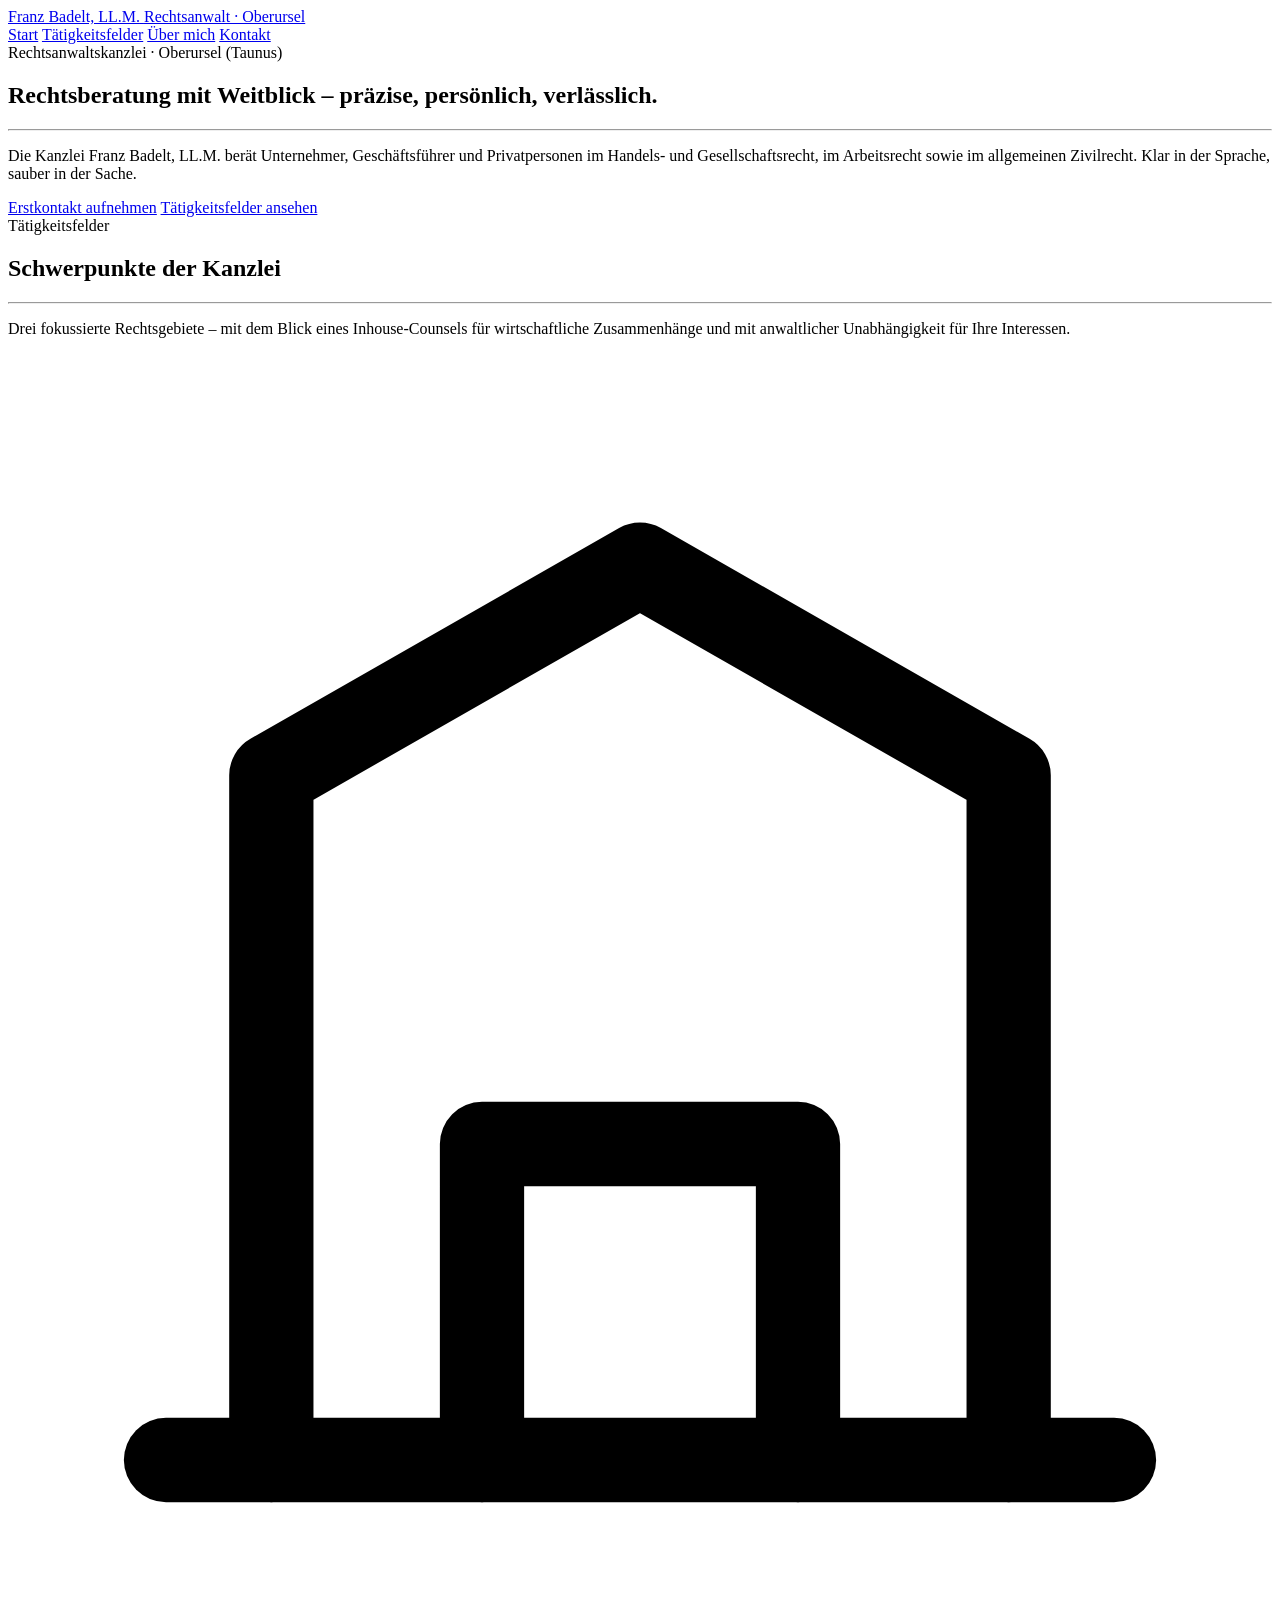
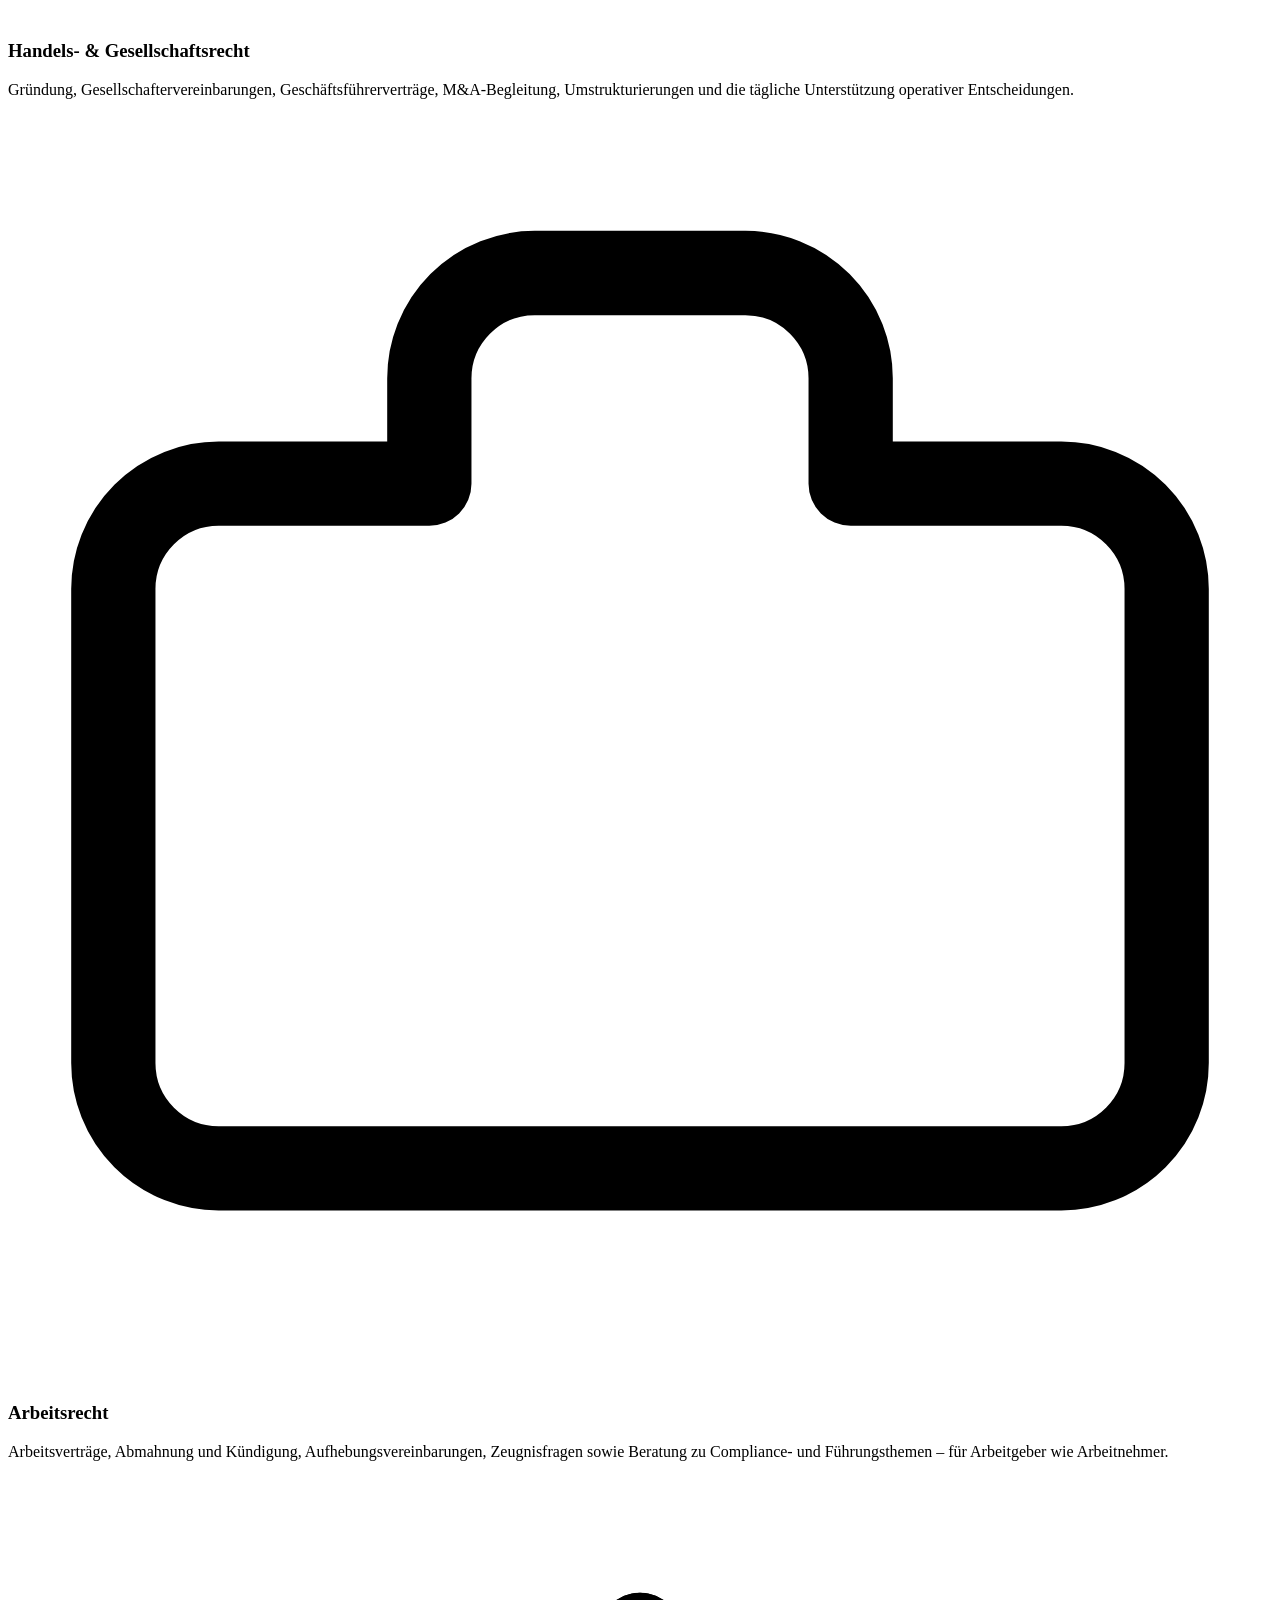
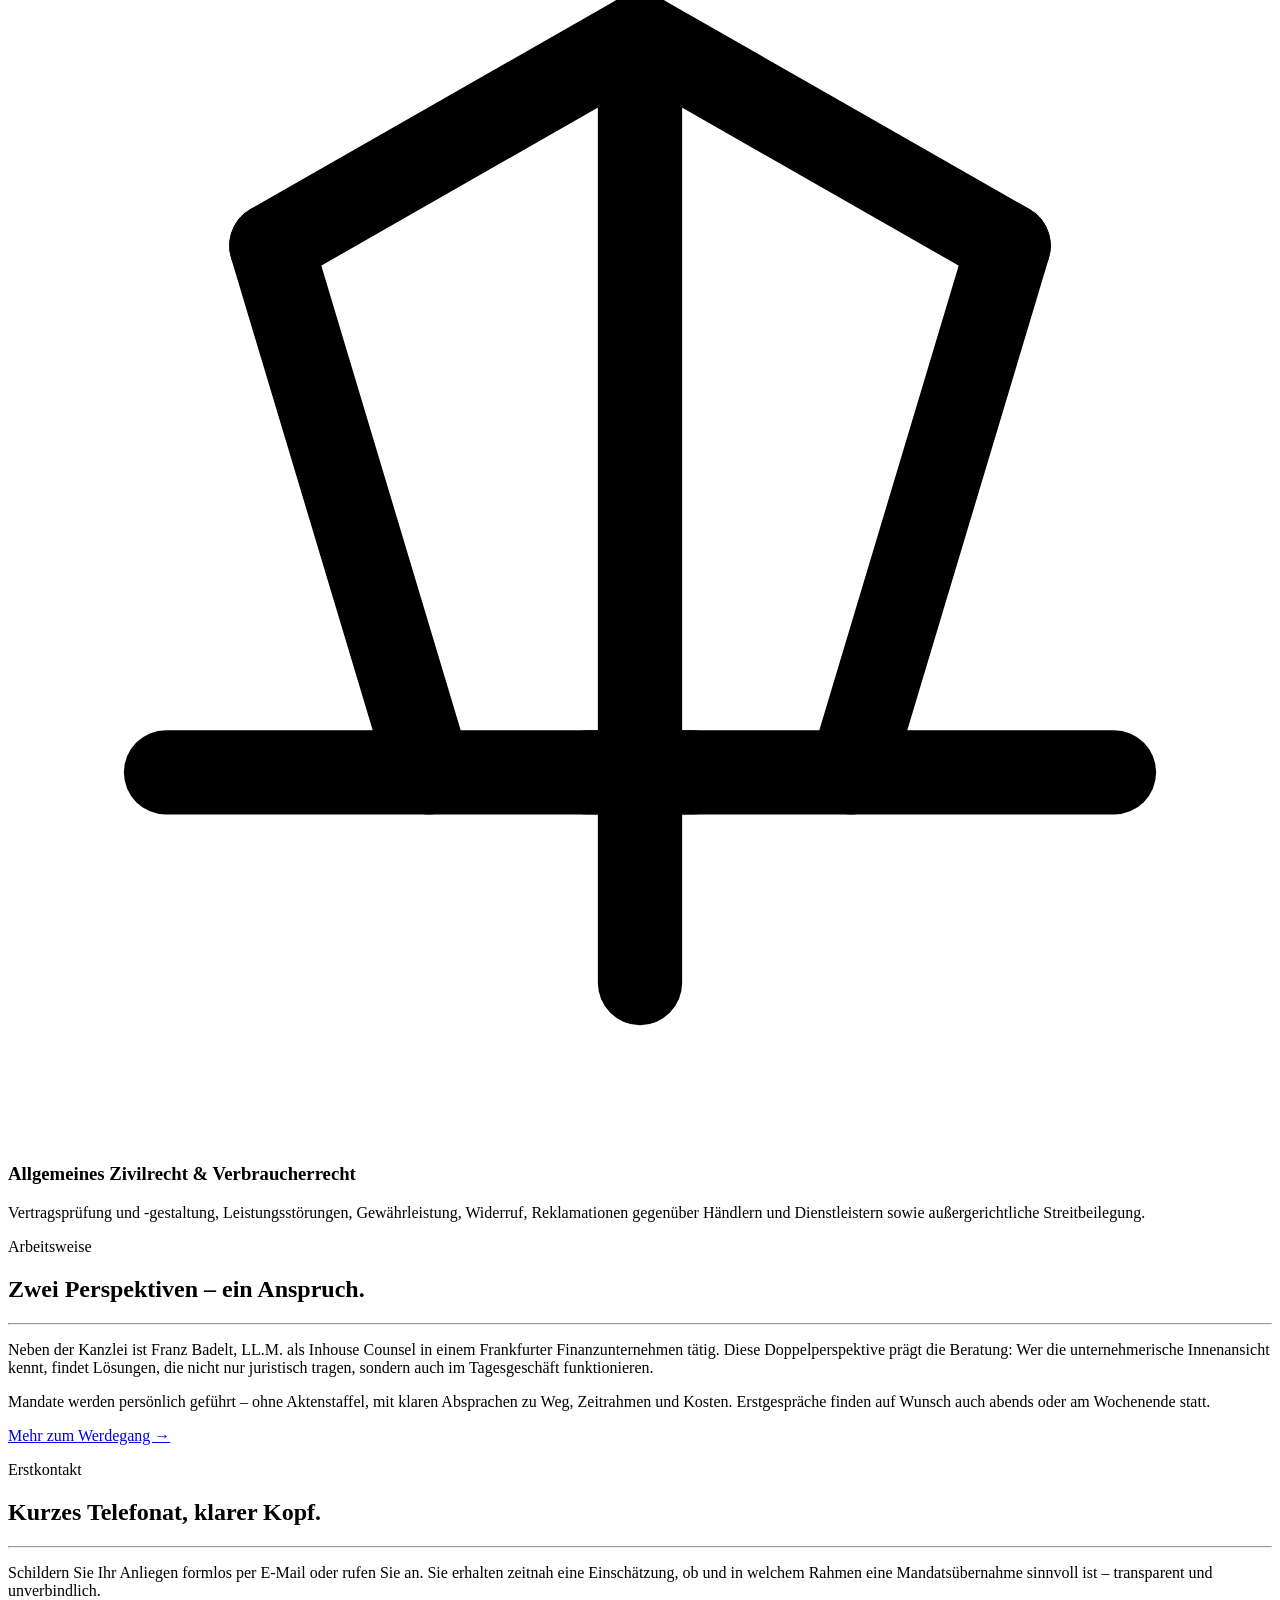
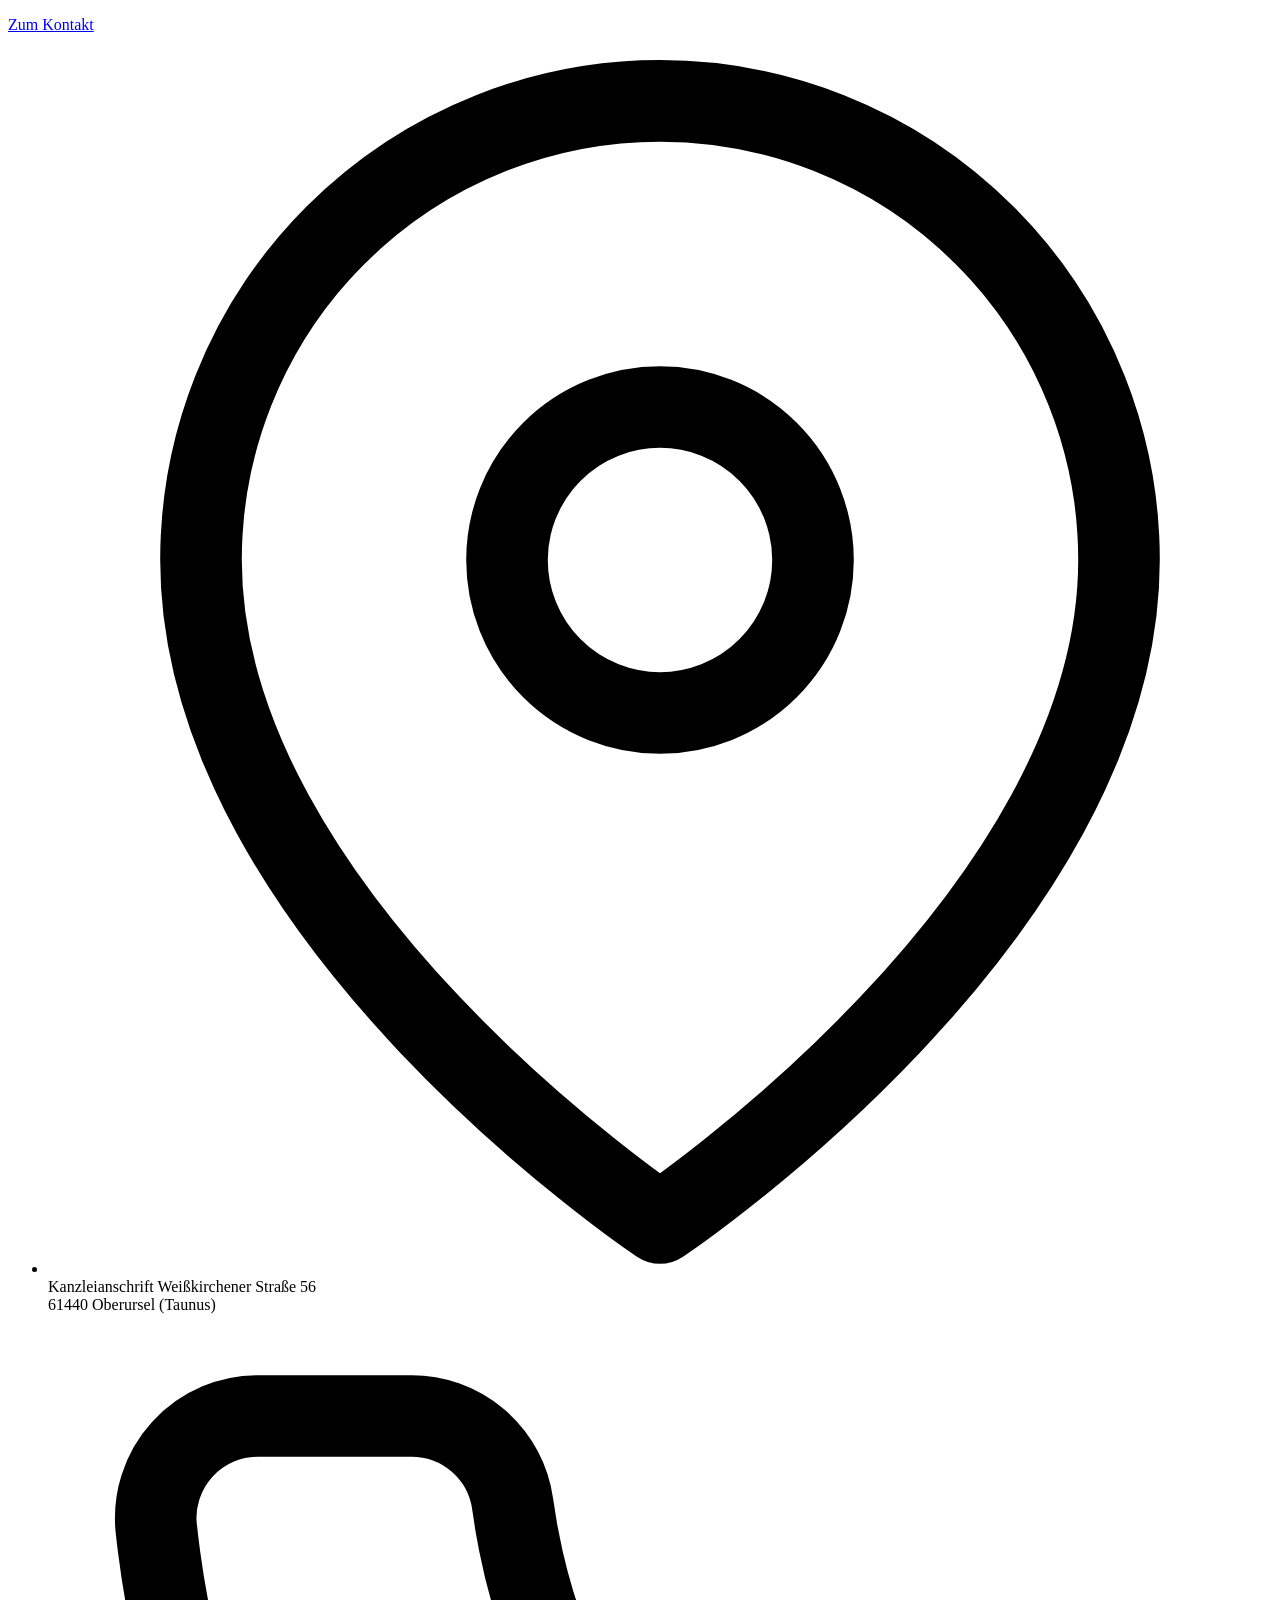
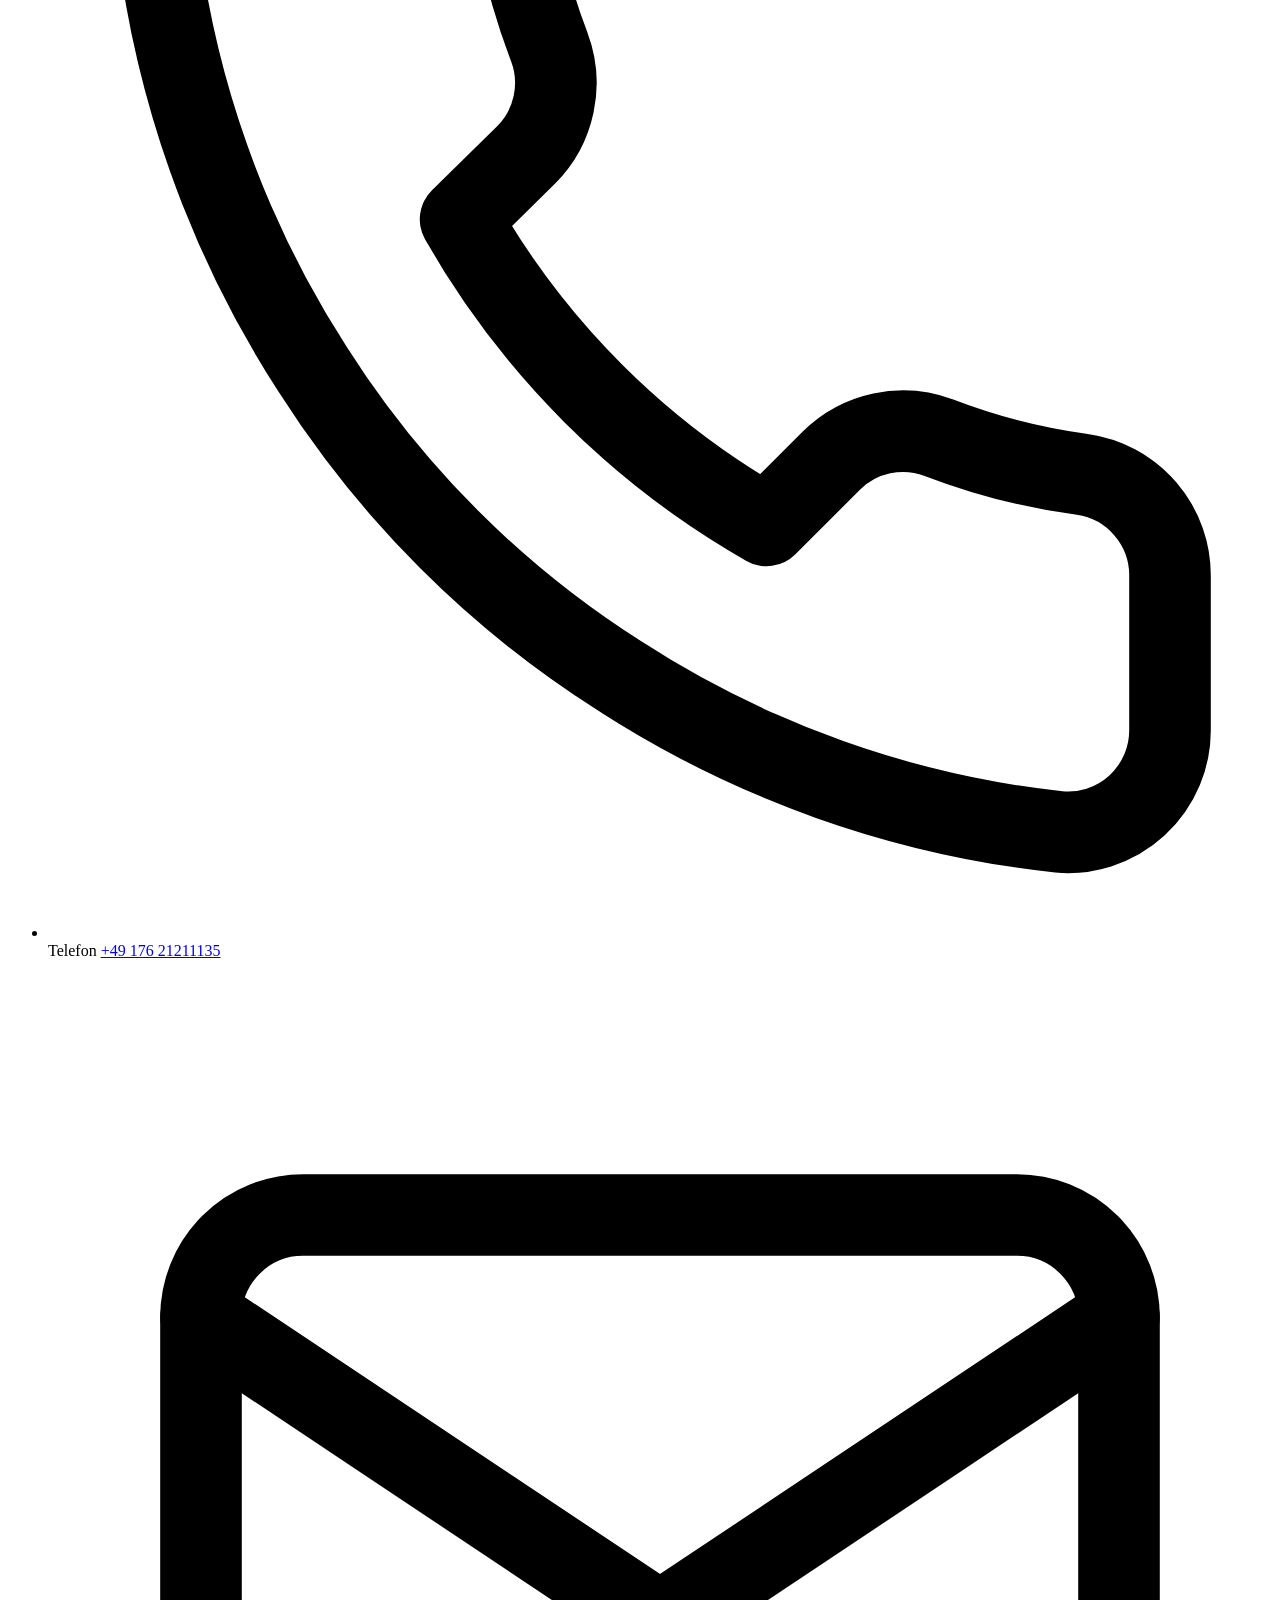
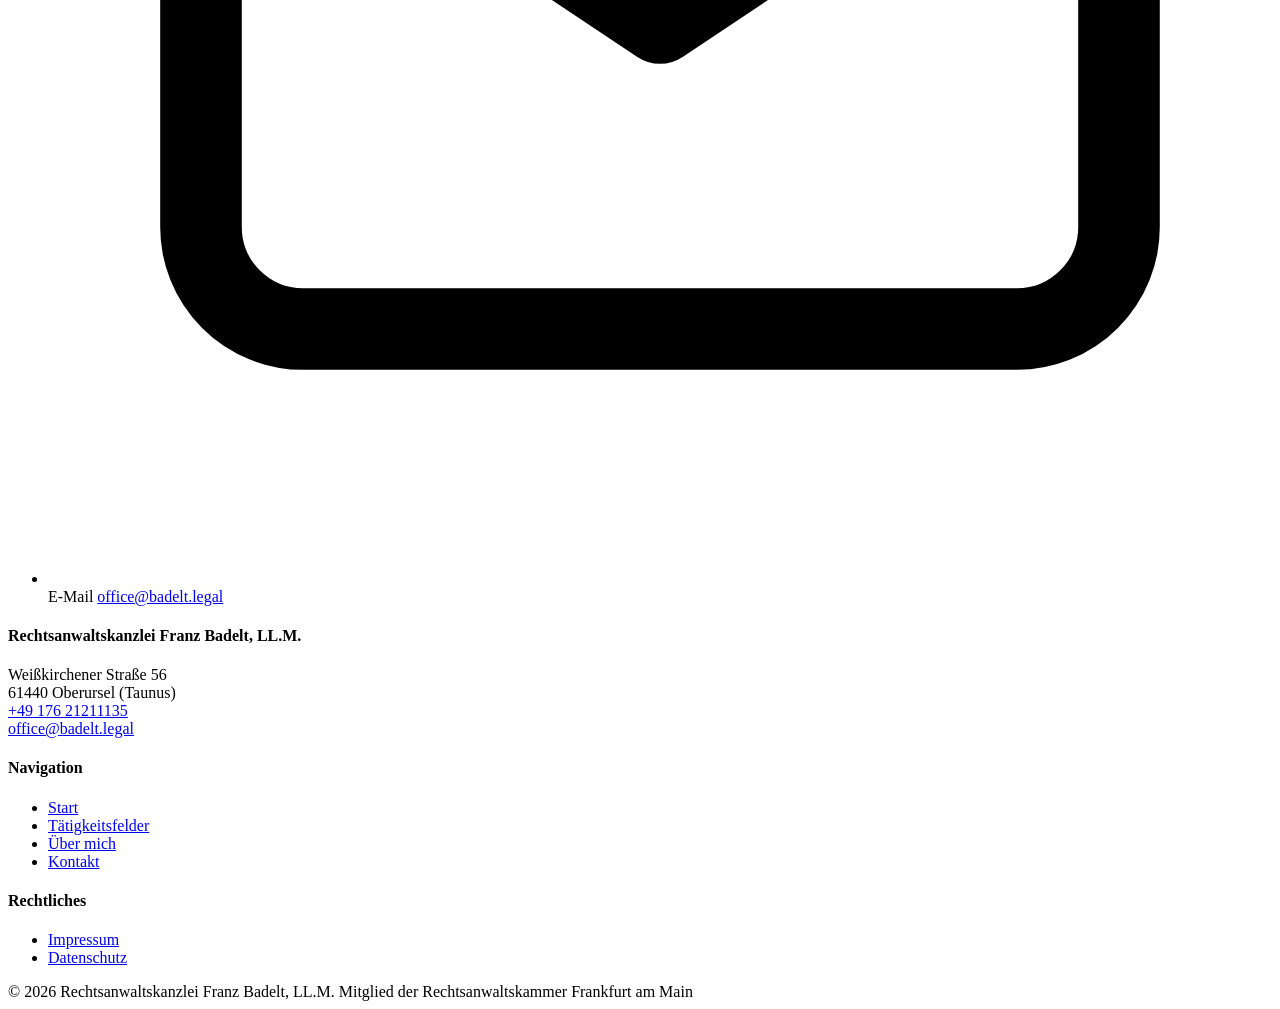
==== index.html @ c459e948 "initial commit" ====
<!DOCTYPE html>
<html lang="de">
<head>
    <meta charset="UTF-8">
    <meta name="viewport" content="width=device-width, initial-scale=1.0">
    <title>Rechtsanwaltskanzlei Franz Badelt, LL.M. &ndash; Oberursel</title>
    <meta name="description" content="Rechtsanwaltskanzlei Franz Badelt, LL.M. in Oberursel (Taunus). Beratung im Handels- und Gesellschaftsrecht, Arbeitsrecht sowie allgemeinen Zivilrecht einschlie&szlig;lich Verbraucherrecht.">
    <meta name="robots" content="index, follow">
    <link rel="canonical" href="https://badelt.legal/">
    <link rel="stylesheet" href="css/style.css">
</head>
<body>

<header class="site-header">
    <div class="container site-header__inner">
        <a class="brand" href="index.html" aria-label="Startseite Rechtsanwaltskanzlei Franz Badelt">
            <span class="brand__name">Franz Badelt, LL.M.</span>
            <span class="brand__sub">Rechtsanwalt &middot; Oberursel</span>
        </a>
        <nav class="nav" aria-label="Hauptnavigation">
            <a href="index.html" class="is-active">Start</a>
            <a href="leistungen.html">Tätigkeitsfelder</a>
            <a href="ueber-mich.html">Über mich</a>
            <a href="kontakt.html">Kontakt</a>
        </nav>
    </div>
</header>

<main>

<section class="hero">
    <div class="container">
        <div class="hero__inner">
            <span class="eyebrow">Rechtsanwaltskanzlei &middot; Oberursel (Taunus)</span>
            <h1>Rechtsberatung mit Weitblick &ndash; präzise, persönlich, verlässlich.</h1>
            <hr class="divider" aria-hidden="true">
            <p class="lead">
                Die Kanzlei Franz Badelt, LL.M. berät Unternehmer, Geschäftsführer
                und Privatpersonen im Handels- und Gesellschaftsrecht, im Arbeitsrecht
                sowie im allgemeinen Zivilrecht. Klar in der Sprache, sauber in der Sache.
            </p>
            <div class="hero__actions">
                <a class="btn btn--primary" href="kontakt.html">Erstkontakt aufnehmen</a>
                <a class="btn btn--ghost" href="leistungen.html">Tätigkeitsfelder ansehen</a>
            </div>
        </div>
    </div>
</section>

<section class="section">
    <div class="container">
        <div class="section__header">
            <span class="eyebrow">Tätigkeitsfelder</span>
            <h2>Schwerpunkte der Kanzlei</h2>
            <hr class="divider" aria-hidden="true">
            <p class="lead">
                Drei fokussierte Rechtsgebiete &ndash; mit dem Blick eines
                Inhouse-Counsels für wirtschaftliche Zusammenhänge und mit
                anwaltlicher Unabhängigkeit für Ihre Interessen.
            </p>
        </div>

        <div class="services">
            <article class="service">
                <svg class="service__icon" viewBox="0 0 24 24" fill="none" stroke="currentColor" stroke-width="1.6" stroke-linecap="round" stroke-linejoin="round" aria-hidden="true">
                    <path d="M3 21h18"/><path d="M5 21V8l7-4 7 4v13"/><path d="M9 21v-6h6v6"/>
                </svg>
                <h3>Handels- &amp; Gesellschaftsrecht</h3>
                <p>
                    Gründung, Gesellschafter&shy;vereinbarungen, Geschäftsführer&shy;verträge,
                    M&amp;A-Begleitung, Umstrukturierungen und die tägliche
                    Unterstützung operativer Entscheidungen.
                </p>
            </article>

            <article class="service">
                <svg class="service__icon" viewBox="0 0 24 24" fill="none" stroke="currentColor" stroke-width="1.6" stroke-linecap="round" stroke-linejoin="round" aria-hidden="true">
                    <path d="M20 7h-4V5a2 2 0 0 0-2-2h-4a2 2 0 0 0-2 2v2H4a2 2 0 0 0-2 2v9a2 2 0 0 0 2 2h16a2 2 0 0 0 2-2V9a2 2 0 0 0-2-2z"/>
                </svg>
                <h3>Arbeitsrecht</h3>
                <p>
                    Arbeitsverträge, Abmahnung und Kündigung, Aufhebungs&shy;vereinbarungen,
                    Zeugnisfragen sowie Beratung zu Compliance- und Führungs&shy;themen &ndash;
                    für Arbeitgeber wie Arbeitnehmer.
                </p>
            </article>

            <article class="service">
                <svg class="service__icon" viewBox="0 0 24 24" fill="none" stroke="currentColor" stroke-width="1.6" stroke-linecap="round" stroke-linejoin="round" aria-hidden="true">
                    <path d="M12 3v18"/><path d="M5 7l7-4 7 4"/><path d="M5 7l3 10"/><path d="M19 7l-3 10"/><path d="M3 17h10"/><path d="M11 17h10"/>
                </svg>
                <h3>Allgemeines Zivilrecht &amp; Verbraucherrecht</h3>
                <p>
                    Vertragsprüfung und -gestaltung, Leistungsstörungen, Gewährleistung,
                    Widerruf, Reklamationen gegenüber Händlern und Dienstleistern sowie
                    außergerichtliche Streitbeilegung.
                </p>
            </article>
        </div>
    </div>
</section>

<section class="section section--alt">
    <div class="container">
        <div class="split">
            <div>
                <span class="eyebrow">Arbeitsweise</span>
                <h2>Zwei Perspektiven &ndash; ein Anspruch.</h2>
                <hr class="divider" aria-hidden="true">
            </div>
            <div>
                <p>
                    Neben der Kanzlei ist Franz Badelt, LL.M. als Inhouse Counsel
                    in einem Frankfurter Finanzunternehmen tätig. Diese Doppel&shy;perspektive
                    prägt die Beratung: Wer die unternehmerische Innenansicht kennt,
                    findet Lösungen, die nicht nur juristisch tragen, sondern auch im
                    Tagesgeschäft funktionieren.
                </p>
                <p>
                    Mandate werden persönlich geführt &ndash; ohne Aktenstaffel,
                    mit klaren Absprachen zu Weg, Zeitrahmen und Kosten.
                    Erstgespräche finden auf Wunsch auch abends oder am Wochenende statt.
                </p>
                <p>
                    <a href="ueber-mich.html">Mehr zum Werdegang &rarr;</a>
                </p>
            </div>
        </div>
    </div>
</section>

<section class="section">
    <div class="container">
        <div class="split split--flip">
            <div>
                <span class="eyebrow">Erstkontakt</span>
                <h2>Kurzes Telefonat, klarer Kopf.</h2>
                <hr class="divider" aria-hidden="true">
                <p>
                    Schildern Sie Ihr Anliegen formlos per E-Mail oder rufen Sie an.
                    Sie erhalten zeitnah eine Einschätzung, ob und in welchem
                    Rahmen eine Mandatsübernahme sinnvoll ist &ndash;
                    transparent und unverbindlich.
                </p>
                <p>
                    <a class="btn btn--primary" href="kontakt.html">Zum Kontakt</a>
                </p>
            </div>

            <aside class="contact-card" aria-label="Kontaktdaten">
                <ul class="contact-list">
                    <li>
                        <svg class="icon" viewBox="0 0 24 24" fill="none" stroke="currentColor" stroke-width="1.6" stroke-linecap="round" stroke-linejoin="round" aria-hidden="true"><path d="M21 10c0 7-9 13-9 13s-9-6-9-13a9 9 0 1 1 18 0z"/><circle cx="12" cy="10" r="3"/></svg>
                        <div>
                            <span class="label">Kanzleianschrift</span>
                            Weißkirchener Straße 56<br>61440 Oberursel (Taunus)
                        </div>
                    </li>
                    <li>
                        <svg class="icon" viewBox="0 0 24 24" fill="none" stroke="currentColor" stroke-width="1.6" stroke-linecap="round" stroke-linejoin="round" aria-hidden="true"><path d="M22 16.92v3a2 2 0 0 1-2.18 2 19.8 19.8 0 0 1-8.63-3.07 19.5 19.5 0 0 1-6-6A19.8 19.8 0 0 1 2.12 4.18 2 2 0 0 1 4.11 2h3a2 2 0 0 1 2 1.72c.13.96.37 1.9.72 2.81a2 2 0 0 1-.45 2.11L8.09 9.91a16 16 0 0 0 6 6l1.27-1.27a2 2 0 0 1 2.11-.45c.91.35 1.85.59 2.81.72a2 2 0 0 1 1.72 2z"/></svg>
                        <div>
                            <span class="label">Telefon</span>
                            <a href="tel:+4917621211135">+49 176 21211135</a>
                        </div>
                    </li>
                    <li>
                        <svg class="icon" viewBox="0 0 24 24" fill="none" stroke="currentColor" stroke-width="1.6" stroke-linecap="round" stroke-linejoin="round" aria-hidden="true"><rect x="3" y="5" width="18" height="14" rx="2"/><path d="M3 7l9 6 9-6"/></svg>
                        <div>
                            <span class="label">E-Mail</span>
                            <a href="mailto:office@badelt.legal">office@badelt.legal</a>
                        </div>
                    </li>
                </ul>
            </aside>
        </div>
    </div>
</section>

</main>

<footer class="site-footer">
    <div class="container">
        <div class="footer-grid">
            <div>
                <h4>Rechtsanwaltskanzlei Franz Badelt, LL.M.</h4>
                <p>
                    Weißkirchener Straße 56<br>
                    61440 Oberursel (Taunus)<br>
                    <a href="tel:+4917621211135">+49 176 21211135</a><br>
                    <a href="mailto:office@badelt.legal">office@badelt.legal</a>
                </p>
            </div>
            <div>
                <h4>Navigation</h4>
                <ul>
                    <li><a href="index.html">Start</a></li>
                    <li><a href="leistungen.html">Tätigkeitsfelder</a></li>
                    <li><a href="ueber-mich.html">Über mich</a></li>
                    <li><a href="kontakt.html">Kontakt</a></li>
                </ul>
            </div>
            <div>
                <h4>Rechtliches</h4>
                <ul>
                    <li><a href="impressum.html">Impressum</a></li>
                    <li><a href="datenschutz.html">Datenschutz</a></li>
                </ul>
            </div>
        </div>
        <div class="copyright">
            <span>&copy; <span id="year">2026</span> Rechtsanwaltskanzlei Franz Badelt, LL.M.</span>
            <span>Mitglied der Rechtsanwaltskammer Frankfurt am Main</span>
        </div>
    </div>
</footer>

<script>
    document.getElementById('year').textContent = new Date().getFullYear();
</script>

</body>
</html>
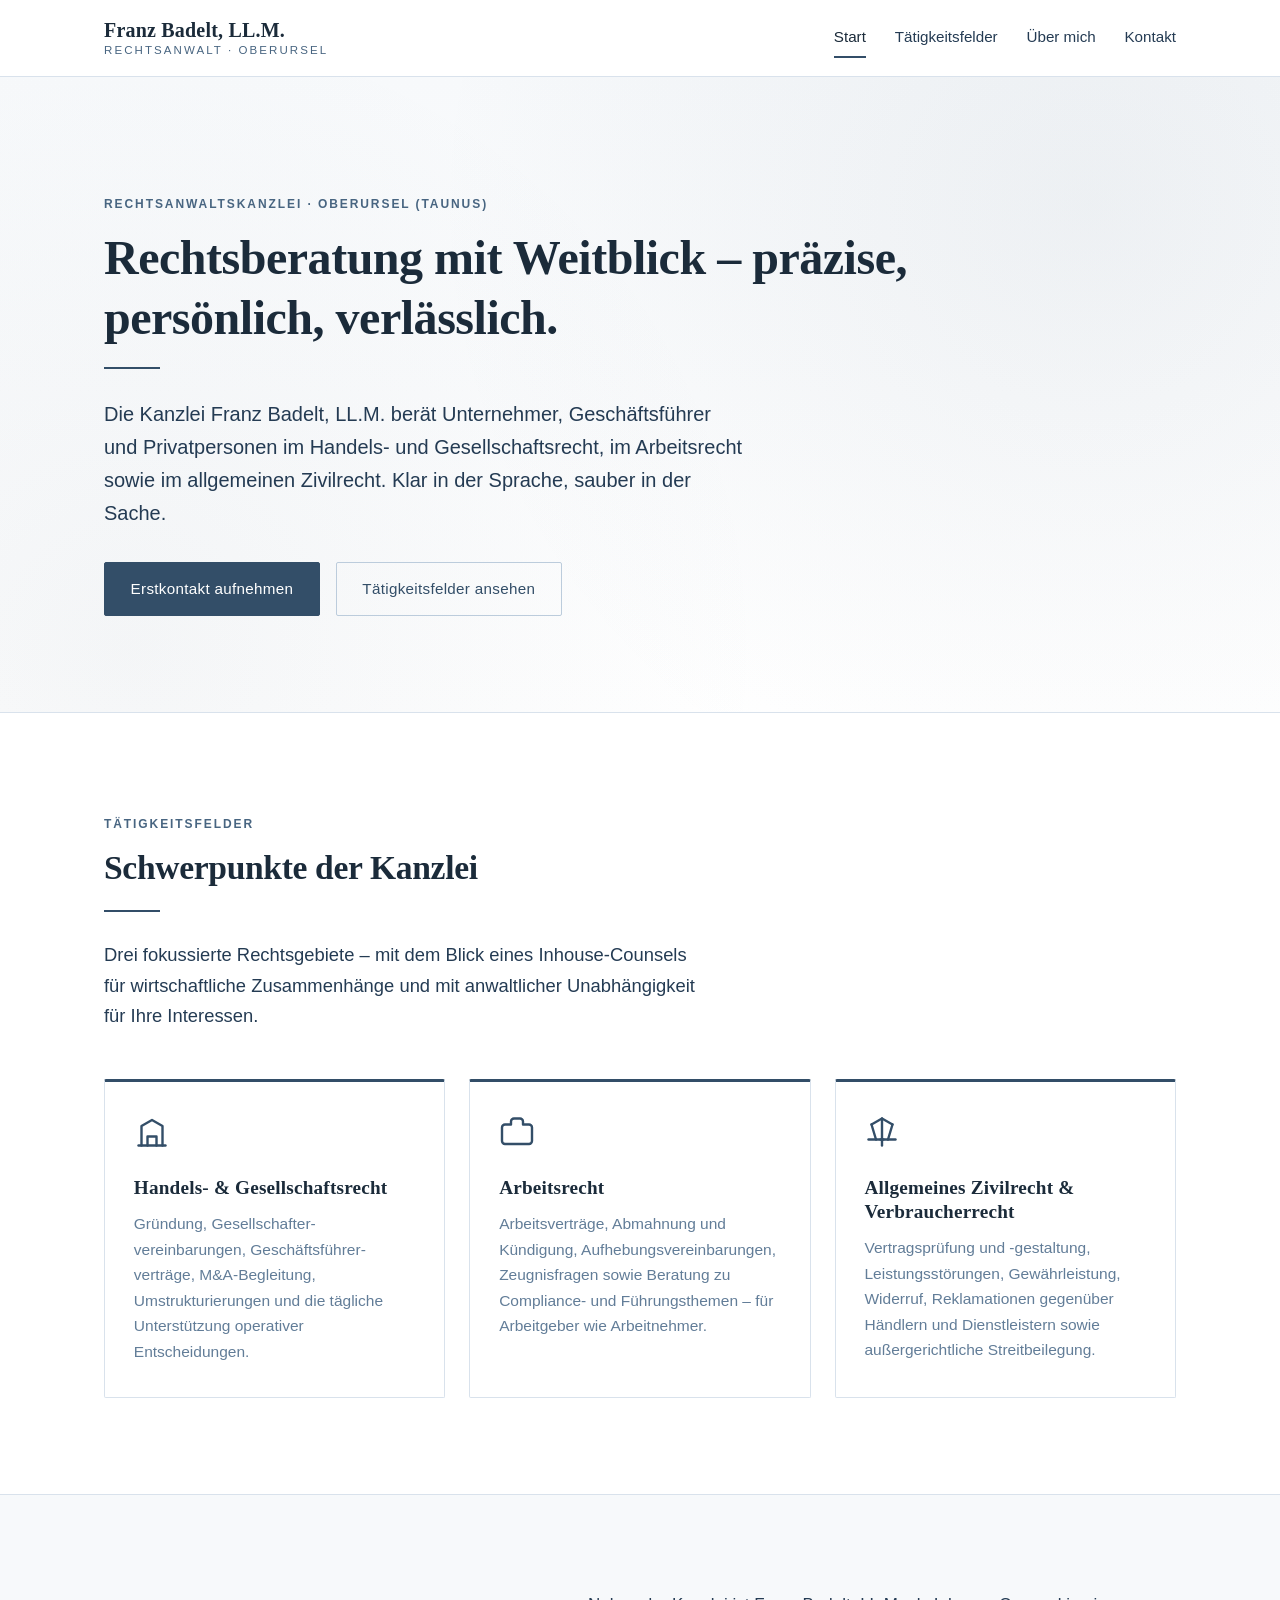
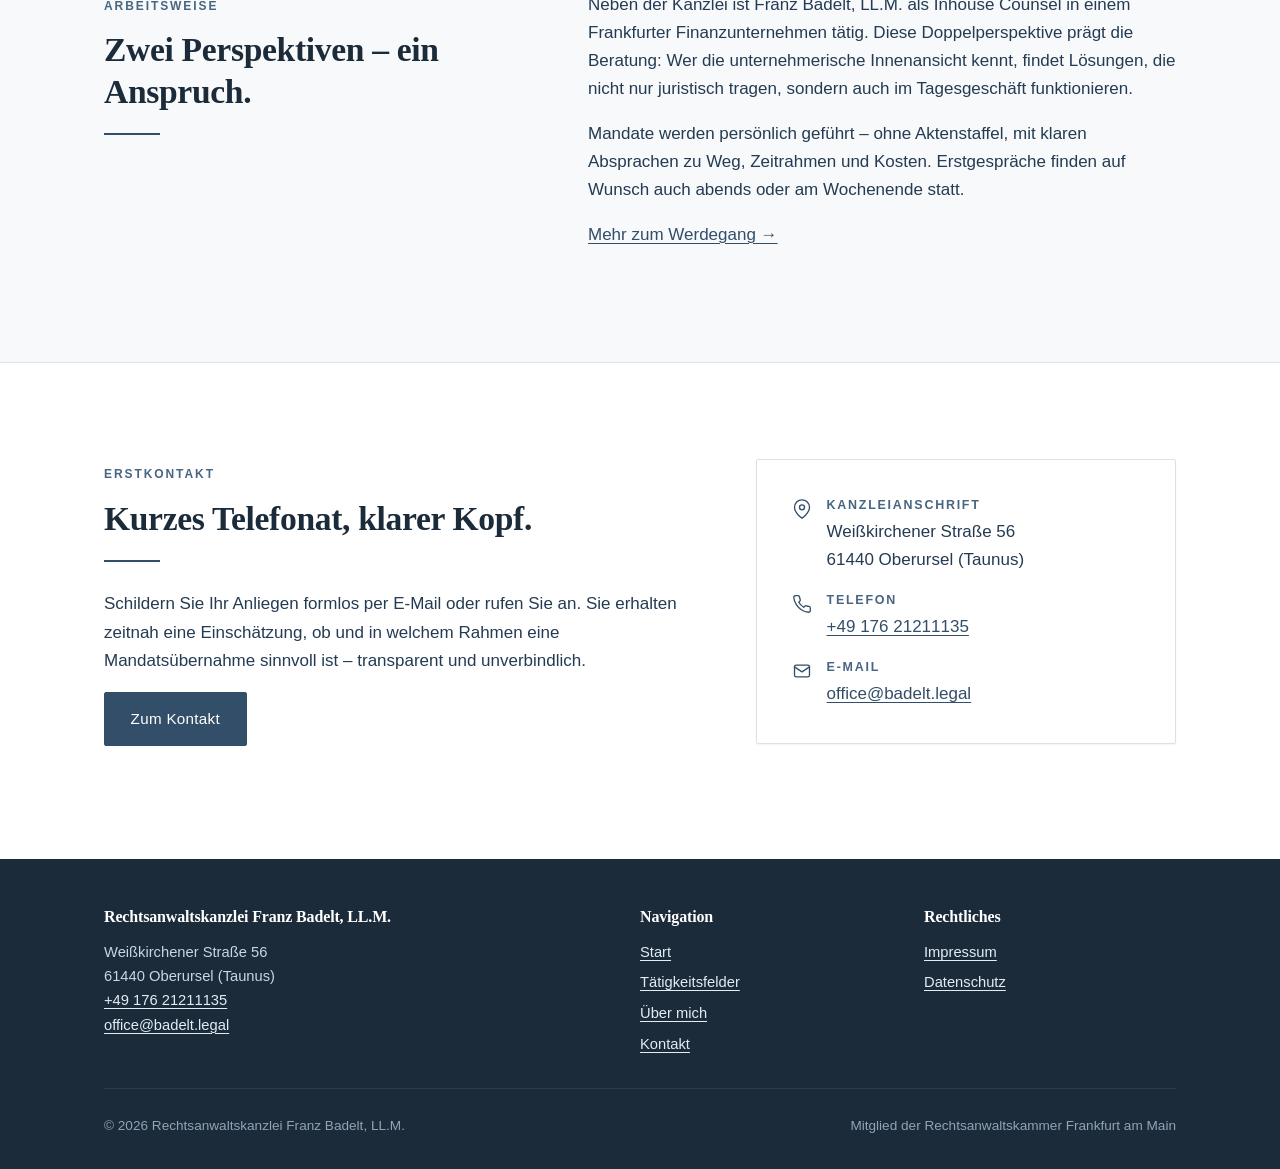
==== commit 5861c418: "Add files via upload" ====
--- a/index.html
+++ b/index.html
@@ -7,6 +7,7 @@
     <meta name="description" content="Rechtsanwaltskanzlei Franz Badelt, LL.M. in Oberursel (Taunus). Beratung im Handels- und Gesellschaftsrecht, Arbeitsrecht sowie allgemeinen Zivilrecht einschlie&szlig;lich Verbraucherrecht.">
     <meta name="robots" content="index, follow">
     <link rel="canonical" href="https://badelt.legal/">
+    <link rel="icon" href="favicon.svg" type="image/svg+xml">
     <link rel="stylesheet" href="css/style.css">
 </head>
 <body>
--- a/css/style.css
+++ b/css/style.css
@@ -0,0 +1,581 @@
+/* ============================================================
+   Rechtsanwaltskanzlei Franz Badelt, LL.M. — Styles
+   Farbwelt: Stahl-/Graublau, System-Fonts (kein externer Font-Loader)
+   ============================================================ */
+
+:root {
+    --color-primary: #334e68;
+    --color-primary-dark: #243b53;
+    --color-primary-darker: #1b2b3a;
+    --color-primary-light: #486581;
+    --color-accent: #627d98;
+    --color-bg: #ffffff;
+    --color-bg-alt: #f7f9fb;
+    --color-bg-dark: #1b2b3a;
+    --color-text: #243b53;
+    --color-text-muted: #627d98;
+    --color-border: #d9e2ec;
+    --color-line: #bcccdc;
+
+    --font-serif: Georgia, "Times New Roman", Times, serif;
+    --font-sans: -apple-system, BlinkMacSystemFont, "Segoe UI", Roboto,
+        "Helvetica Neue", Arial, sans-serif;
+
+    --container: 1120px;
+    --radius: 2px;
+    --transition: 180ms ease;
+
+    --shadow-sm: 0 1px 2px rgba(27, 43, 58, 0.06);
+    --shadow-md: 0 6px 24px rgba(27, 43, 58, 0.08);
+}
+
+/* ---------- Reset ---------- */
+*,
+*::before,
+*::after {
+    box-sizing: border-box;
+}
+
+html {
+    scroll-behavior: smooth;
+    -webkit-text-size-adjust: 100%;
+}
+
+body {
+    margin: 0;
+    font-family: var(--font-sans);
+    font-size: 17px;
+    line-height: 1.65;
+    color: var(--color-text);
+    background: var(--color-bg);
+    -webkit-font-smoothing: antialiased;
+    text-rendering: optimizeLegibility;
+}
+
+img {
+    max-width: 100%;
+    height: auto;
+    display: block;
+}
+
+a {
+    color: var(--color-primary);
+    text-decoration-thickness: 1px;
+    text-underline-offset: 3px;
+    transition: color var(--transition);
+}
+
+a:hover,
+a:focus {
+    color: var(--color-primary-darker);
+}
+
+h1,
+h2,
+h3,
+h4 {
+    font-family: var(--font-serif);
+    color: var(--color-primary-darker);
+    font-weight: 600;
+    line-height: 1.25;
+    letter-spacing: -0.01em;
+    margin: 0 0 0.6em;
+}
+
+h1 {
+    font-size: clamp(2rem, 4.5vw, 3rem);
+}
+
+h2 {
+    font-size: clamp(1.6rem, 3vw, 2.1rem);
+}
+
+h3 {
+    font-size: 1.2rem;
+    letter-spacing: 0.01em;
+}
+
+p {
+    margin: 0 0 1em;
+}
+
+ul {
+    margin: 0 0 1em;
+    padding-left: 1.2em;
+}
+
+/* ---------- Utilities ---------- */
+.container {
+    width: 100%;
+    max-width: var(--container);
+    margin-inline: auto;
+    padding-inline: 1.5rem;
+}
+
+.eyebrow {
+    display: inline-block;
+    font-family: var(--font-sans);
+    font-size: 0.75rem;
+    font-weight: 600;
+    letter-spacing: 0.16em;
+    text-transform: uppercase;
+    color: var(--color-primary-light);
+    margin-bottom: 0.8rem;
+}
+
+.lead {
+    font-size: 1.15rem;
+    color: var(--color-text);
+    max-width: 58ch;
+}
+
+.divider {
+    width: 56px;
+    height: 2px;
+    background: var(--color-primary);
+    border: 0;
+    margin: 1.2rem 0 1.8rem;
+}
+
+/* ---------- Header / Nav ---------- */
+.site-header {
+    position: sticky;
+    top: 0;
+    z-index: 40;
+    background: rgba(255, 255, 255, 0.96);
+    backdrop-filter: saturate(180%) blur(8px);
+    border-bottom: 1px solid var(--color-border);
+}
+
+.site-header__inner {
+    display: flex;
+    align-items: center;
+    justify-content: space-between;
+    gap: 2rem;
+    min-height: 76px;
+}
+
+.brand {
+    text-decoration: none;
+    color: var(--color-primary-darker);
+    display: flex;
+    flex-direction: column;
+    line-height: 1.15;
+}
+
+.brand__name {
+    font-family: var(--font-serif);
+    font-size: 1.25rem;
+    font-weight: 600;
+    letter-spacing: 0.01em;
+}
+
+.brand__sub {
+    font-family: var(--font-sans);
+    font-size: 0.72rem;
+    text-transform: uppercase;
+    letter-spacing: 0.18em;
+    color: var(--color-primary-light);
+    margin-top: 2px;
+}
+
+.nav {
+    display: flex;
+    gap: 1.8rem;
+    flex-wrap: wrap;
+}
+
+.nav a {
+    font-family: var(--font-sans);
+    font-size: 0.95rem;
+    text-decoration: none;
+    color: var(--color-primary-dark);
+    padding: 0.4rem 0;
+    border-bottom: 2px solid transparent;
+    transition: border-color var(--transition), color var(--transition);
+}
+
+.nav a:hover,
+.nav a.is-active {
+    color: var(--color-primary-darker);
+    border-bottom-color: var(--color-primary);
+}
+
+/* ---------- Hero ---------- */
+.hero {
+    position: relative;
+    background:
+        linear-gradient(180deg, #f7f9fb 0%, #ffffff 100%);
+    border-bottom: 1px solid var(--color-border);
+    overflow: hidden;
+}
+
+.hero::before {
+    content: "";
+    position: absolute;
+    inset: 0;
+    background-image:
+        radial-gradient(circle at 85% 20%, rgba(51, 78, 104, 0.06), transparent 55%),
+        radial-gradient(circle at 10% 90%, rgba(51, 78, 104, 0.05), transparent 50%);
+    pointer-events: none;
+}
+
+.hero__inner {
+    position: relative;
+    padding: clamp(4rem, 10vw, 7rem) 0 clamp(4rem, 9vw, 6rem);
+    max-width: 52rem;
+}
+
+.hero h1 {
+    margin-bottom: 0.4em;
+}
+
+.hero .lead {
+    font-size: clamp(1.1rem, 1.6vw, 1.25rem);
+    color: var(--color-primary-dark);
+}
+
+.hero__actions {
+    display: flex;
+    gap: 1rem;
+    margin-top: 2rem;
+    flex-wrap: wrap;
+}
+
+/* ---------- Buttons ---------- */
+.btn {
+    display: inline-block;
+    font-family: var(--font-sans);
+    font-size: 0.95rem;
+    font-weight: 500;
+    letter-spacing: 0.02em;
+    padding: 0.85rem 1.6rem;
+    border-radius: var(--radius);
+    text-decoration: none;
+    border: 1px solid transparent;
+    transition: background var(--transition), color var(--transition),
+        border-color var(--transition), transform var(--transition);
+    cursor: pointer;
+}
+
+.btn--primary {
+    background: var(--color-primary);
+    color: #fff;
+    border-color: var(--color-primary);
+}
+
+.btn--primary:hover,
+.btn--primary:focus {
+    background: var(--color-primary-darker);
+    border-color: var(--color-primary-darker);
+    color: #fff;
+}
+
+.btn--ghost {
+    background: transparent;
+    color: var(--color-primary);
+    border-color: var(--color-line);
+}
+
+.btn--ghost:hover,
+.btn--ghost:focus {
+    border-color: var(--color-primary);
+    color: var(--color-primary-darker);
+}
+
+/* ---------- Sections ---------- */
+.section {
+    padding: clamp(3.5rem, 8vw, 6rem) 0;
+}
+
+.section--alt {
+    background: var(--color-bg-alt);
+    border-block: 1px solid var(--color-border);
+}
+
+.section__header {
+    max-width: 52rem;
+    margin-bottom: 3rem;
+}
+
+/* ---------- Service grid ---------- */
+.services {
+    display: grid;
+    grid-template-columns: repeat(auto-fit, minmax(260px, 1fr));
+    gap: 1.5rem;
+}
+
+.service {
+    background: #fff;
+    border: 1px solid var(--color-border);
+    border-top: 3px solid var(--color-primary);
+    padding: 2rem 1.8rem;
+    border-radius: var(--radius);
+    transition: box-shadow var(--transition), transform var(--transition);
+}
+
+.service:hover {
+    box-shadow: var(--shadow-md);
+    transform: translateY(-2px);
+}
+
+.service h3 {
+    margin-top: 0;
+    color: var(--color-primary-darker);
+}
+
+.service p {
+    color: var(--color-text-muted);
+    font-size: 0.97rem;
+    margin-bottom: 0;
+}
+
+.service__icon {
+    width: 36px;
+    height: 36px;
+    color: var(--color-primary);
+    margin-bottom: 1rem;
+}
+
+/* ---------- Two-column layout ---------- */
+.split {
+    display: grid;
+    grid-template-columns: 1fr;
+    gap: 3rem;
+    align-items: start;
+}
+
+@media (min-width: 860px) {
+    .split {
+        grid-template-columns: 5fr 7fr;
+        gap: 4rem;
+    }
+    .split--flip {
+        grid-template-columns: 7fr 5fr;
+    }
+}
+
+.portrait {
+    width: 100%;
+    max-width: 360px;
+    aspect-ratio: 4 / 5;
+    background: var(--color-bg-alt);
+    border: 1px solid var(--color-border);
+    border-radius: var(--radius);
+    object-fit: cover;
+    object-position: center top;
+    box-shadow: var(--shadow-md);
+}
+
+.portrait--placeholder {
+    display: flex;
+    align-items: center;
+    justify-content: center;
+    font-family: var(--font-serif);
+    font-size: 3rem;
+    color: var(--color-primary-light);
+    letter-spacing: 0.05em;
+}
+
+/* ---------- CV / Timeline ---------- */
+.cv {
+    list-style: none;
+    padding: 0;
+    margin: 0;
+    border-left: 2px solid var(--color-line);
+}
+
+.cv li {
+    position: relative;
+    padding: 0 0 1.4rem 1.8rem;
+}
+
+.cv li::before {
+    content: "";
+    position: absolute;
+    left: -7px;
+    top: 9px;
+    width: 12px;
+    height: 12px;
+    border-radius: 50%;
+    background: var(--color-primary);
+    border: 2px solid #fff;
+    box-shadow: 0 0 0 1px var(--color-primary);
+}
+
+.cv__period {
+    display: block;
+    font-size: 0.82rem;
+    font-weight: 600;
+    letter-spacing: 0.1em;
+    text-transform: uppercase;
+    color: var(--color-primary-light);
+    margin-bottom: 0.15rem;
+}
+
+.cv__title {
+    font-weight: 600;
+    color: var(--color-primary-darker);
+}
+
+.cv__org {
+    color: var(--color-text-muted);
+    font-size: 0.95rem;
+}
+
+/* ---------- Contact block ---------- */
+.contact-card {
+    background: #fff;
+    border: 1px solid var(--color-border);
+    padding: 2.2rem;
+    border-radius: var(--radius);
+    box-shadow: var(--shadow-sm);
+}
+
+.contact-list {
+    list-style: none;
+    padding: 0;
+    margin: 0;
+    display: grid;
+    gap: 1rem;
+}
+
+.contact-list li {
+    display: flex;
+    gap: 0.9rem;
+    align-items: flex-start;
+}
+
+.contact-list .label {
+    font-size: 0.78rem;
+    text-transform: uppercase;
+    letter-spacing: 0.14em;
+    color: var(--color-primary-light);
+    display: block;
+    margin-bottom: 0.15rem;
+    font-weight: 600;
+}
+
+.contact-list a {
+    font-weight: 500;
+}
+
+.icon {
+    width: 20px;
+    height: 20px;
+    flex-shrink: 0;
+    color: var(--color-primary);
+    margin-top: 4px;
+}
+
+/* ---------- Prose (for legal pages) ---------- */
+.prose {
+    max-width: 48rem;
+}
+
+.prose h2 {
+    margin-top: 2.4rem;
+    font-size: 1.35rem;
+}
+
+.prose h3 {
+    margin-top: 1.6rem;
+    font-size: 1.05rem;
+    font-family: var(--font-sans);
+    color: var(--color-primary-dark);
+    text-transform: uppercase;
+    letter-spacing: 0.08em;
+    font-weight: 600;
+}
+
+.prose p,
+.prose li {
+    color: var(--color-text);
+}
+
+.prose address {
+    font-style: normal;
+    line-height: 1.7;
+}
+
+/* ---------- Footer ---------- */
+.site-footer {
+    background: var(--color-bg-dark);
+    color: #c9d5e2;
+    padding: 3rem 0 2rem;
+    font-size: 0.92rem;
+}
+
+.site-footer a {
+    color: #e2ecf6;
+}
+
+.site-footer a:hover {
+    color: #ffffff;
+}
+
+.footer-grid {
+    display: grid;
+    grid-template-columns: 1fr;
+    gap: 2rem;
+    margin-bottom: 2rem;
+}
+
+@media (min-width: 700px) {
+    .footer-grid {
+        grid-template-columns: 2fr 1fr 1fr;
+    }
+}
+
+.footer-grid h4 {
+    color: #ffffff;
+    font-family: var(--font-serif);
+    font-size: 1rem;
+    margin: 0 0 0.8rem;
+}
+
+.footer-grid ul {
+    list-style: none;
+    padding: 0;
+    margin: 0;
+}
+
+.footer-grid li + li {
+    margin-top: 0.4rem;
+}
+
+.site-footer .copyright {
+    padding-top: 1.6rem;
+    border-top: 1px solid rgba(255, 255, 255, 0.08);
+    color: #8fa4b8;
+    font-size: 0.85rem;
+    display: flex;
+    flex-wrap: wrap;
+    gap: 0.8rem 2rem;
+    justify-content: space-between;
+}
+
+/* ---------- Small helpers ---------- */
+.sr-only {
+    position: absolute;
+    width: 1px;
+    height: 1px;
+    padding: 0;
+    margin: -1px;
+    overflow: hidden;
+    clip: rect(0, 0, 0, 0);
+    white-space: nowrap;
+    border: 0;
+}
+
+@media (max-width: 620px) {
+    .nav {
+        gap: 1.1rem;
+    }
+    .nav a {
+        font-size: 0.88rem;
+    }
+    .brand__sub {
+        display: none;
+    }
+}
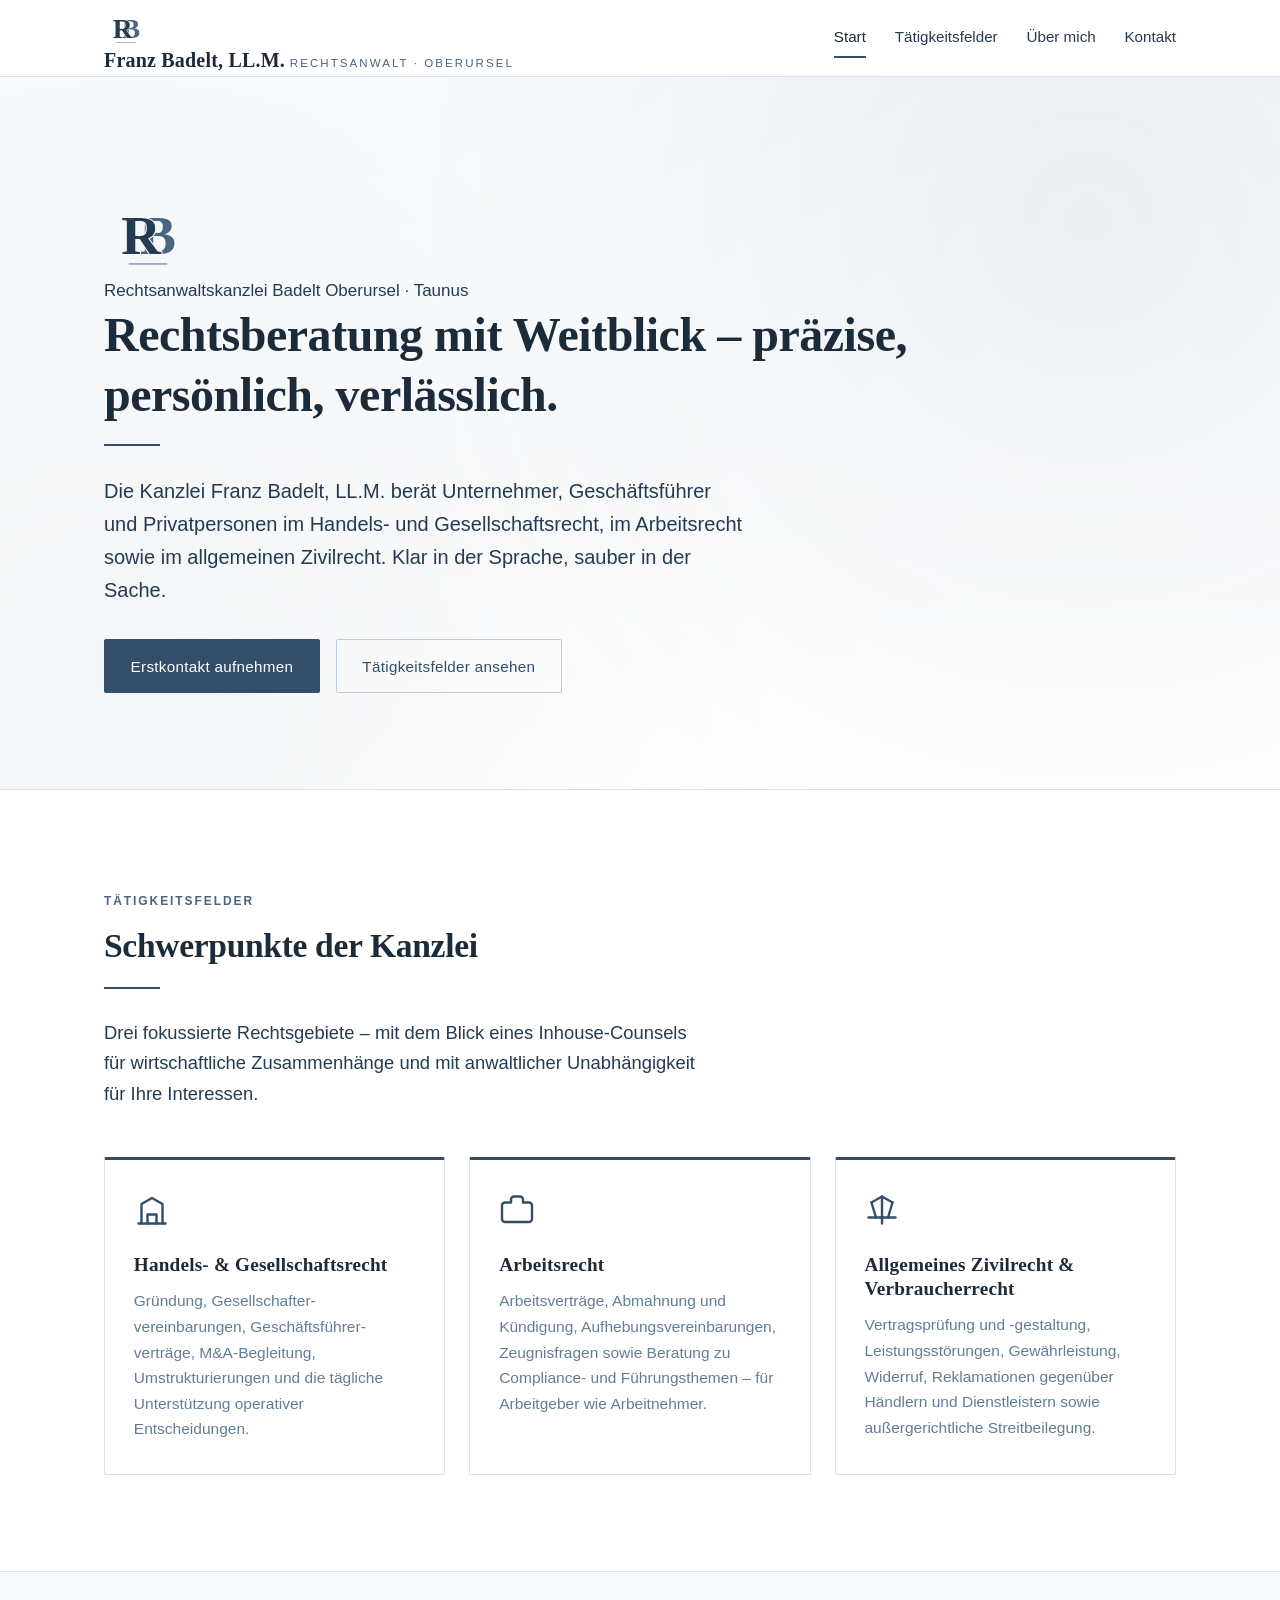
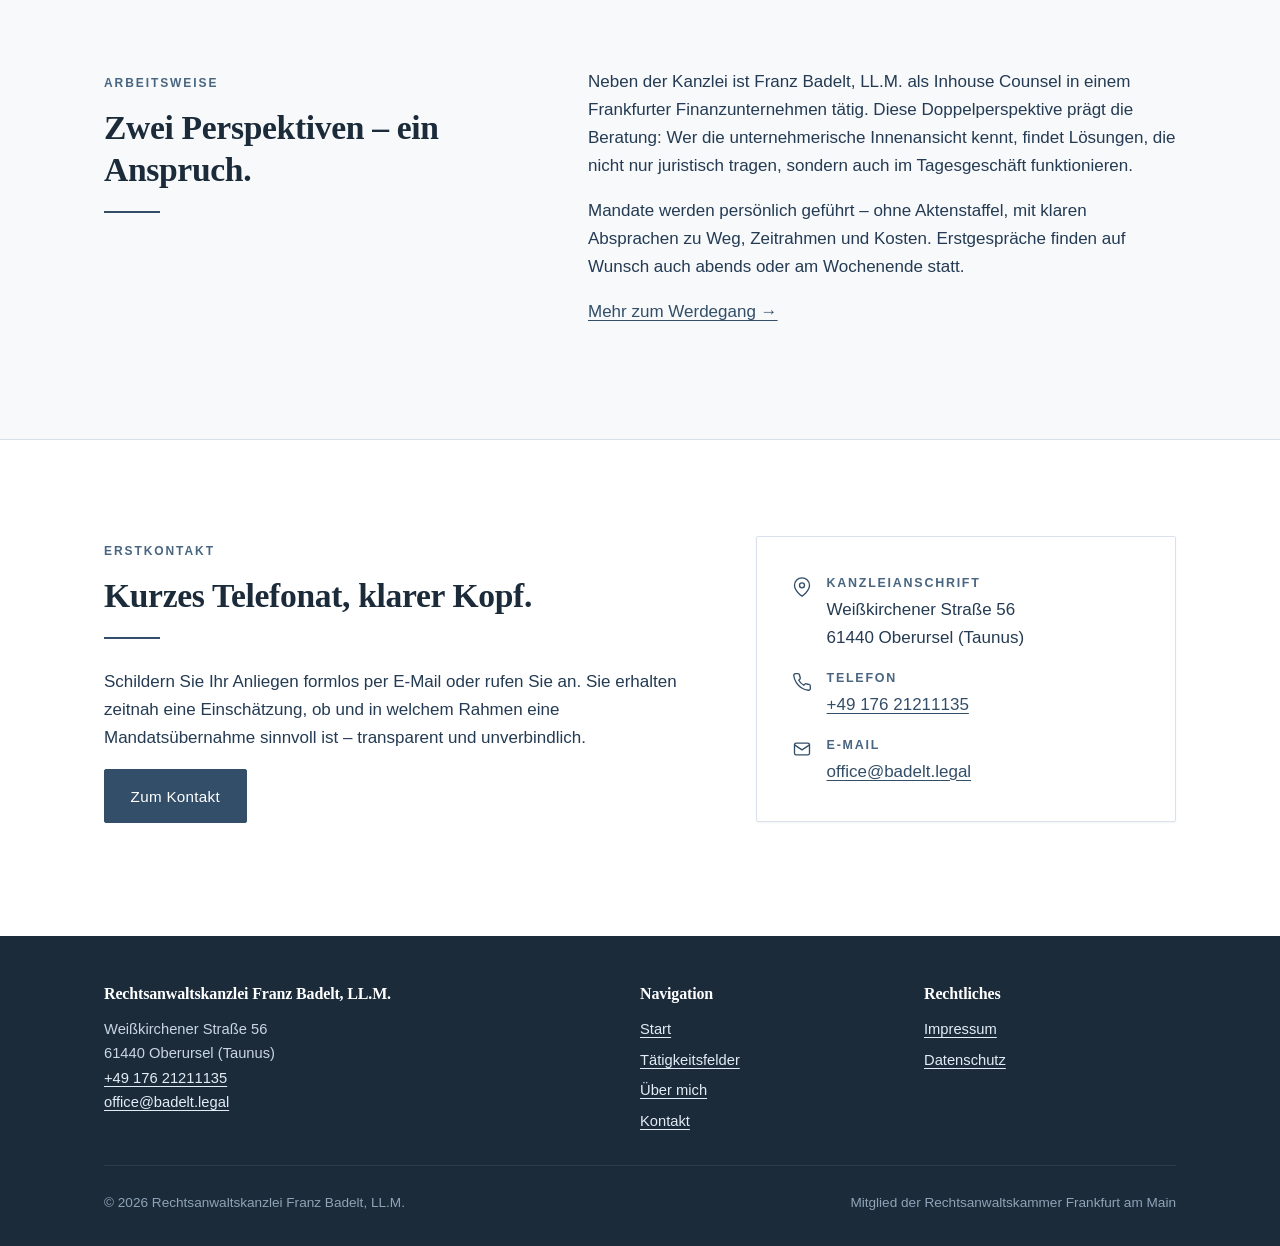
==== commit b1376ff8: "Add files via upload" ====
--- a/index.html
+++ b/index.html
@@ -15,8 +15,11 @@
 <header class="site-header">
     <div class="container site-header__inner">
         <a class="brand" href="index.html" aria-label="Startseite Rechtsanwaltskanzlei Franz Badelt">
-            <span class="brand__name">Franz Badelt, LL.M.</span>
-            <span class="brand__sub">Rechtsanwalt &middot; Oberursel</span>
+            <img class="brand__mark" src="logo.svg" alt="" width="44" height="44">
+            <span class="brand__text">
+                <span class="brand__name">Franz Badelt, LL.M.</span>
+                <span class="brand__sub">Rechtsanwalt &middot; Oberursel</span>
+            </span>
         </a>
         <nav class="nav" aria-label="Hauptnavigation">
             <a href="index.html" class="is-active">Start</a>
@@ -32,7 +35,13 @@
 <section class="hero">
     <div class="container">
         <div class="hero__inner">
-            <span class="eyebrow">Rechtsanwaltskanzlei &middot; Oberursel (Taunus)</span>
+            <div class="hero__signature">
+                <img class="hero__logo" src="logo.svg" alt="" width="88" height="88">
+                <div class="hero__signature-text">
+                    <span class="hero__firm">Rechtsanwaltskanzlei Badelt</span>
+                    <span class="hero__location">Oberursel &middot; Taunus</span>
+                </div>
+            </div>
             <h1>Rechtsberatung mit Weitblick &ndash; präzise, persönlich, verlässlich.</h1>
             <hr class="divider" aria-hidden="true">
             <p class="lead">
